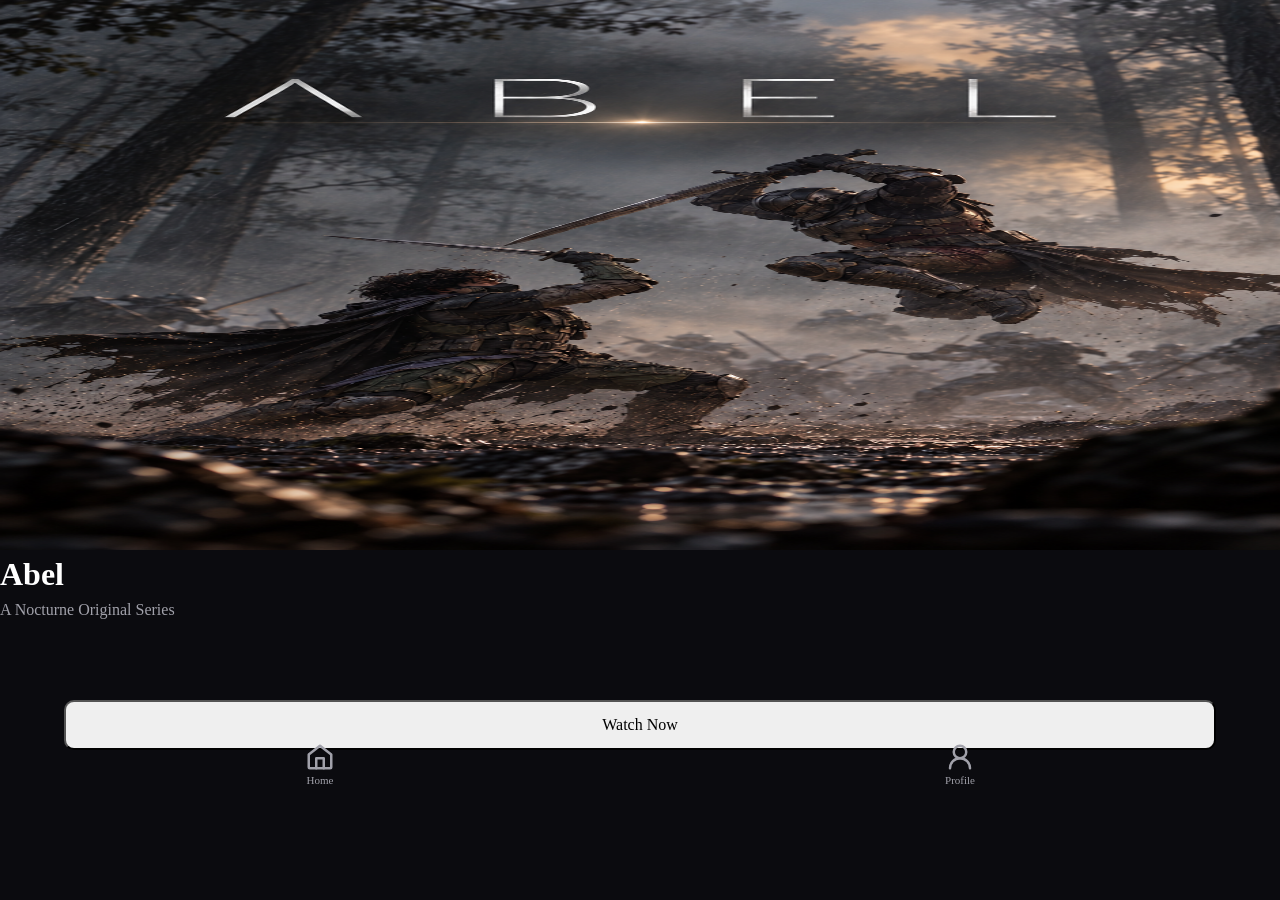
==== html/index.html @ 89193ecc "Added homepage content and styled most of it." ====
<!DOCTYPE html>
<html lang="en">
<head>
    <meta charset="UTF-8">
    <meta name="viewport" content="width=device-width, initial-scale=1.0">
    <meta name="author" content="Steven Peralta">
    <meta name="description" content="This is the Nocturne App, where you can stream shows made by other creators!">
    <link rel="stylesheet" href="/css/main.css">
    <title>Nocturne</title>
</head>
<body>
    <main>
        <img class="current-show-image" src="/img/ABEL_ Clash in the Rainstorm.png">
        <div class="title">
            <h1>Abel</h1>
            <p class="show-caption">A Nocturne Original Series</p>
        </div>

        <button class="enter-show-btn">Watch Now</button>

        <div class="menu-container">
            <div class="home">
                <img class="home-img" src="/icons/home.svg">
                <p>Home</p>
            </div>
            <div class="divider"></div>
            <div class="profile">
                <img class="profile-img" src="/icons/profile.svg">
                <p>Profile</p>
            </div>
        </div>
    </main>
</body>
</html>
---- css/main.css ----
/* RESET */

/*
  1. Use a more-intuitive box-sizing model.
*/
*, *::before, *::after {
  box-sizing: border-box;
}
/*
  2. Remove default margin
*/
* {
  margin: 0;
}
/*
  Typographic tweaks!
  3. Add accessible line-height
  4. Improve text rendering
*/
body {
  line-height: 1.5;
  -webkit-font-smoothing: antialiased;
}
/*
  5. Improve media defaults
*/
img, picture, video, canvas, svg {
  display: block;
  max-width: 100%;
}
/*
  6. Remove built-in form typography styles
*/
input, button, textarea, select {
  font: inherit;
}
/*
  7. Avoid text overflows
*/
p, h1, h2, h3, h4, h5, h6 {
  overflow-wrap: break-word;
}
/*
  8. Create a root stacking context
*/
#root, #__next {
  isolation: isolate;
}

/* RESET END */

/* BODY */

body {
    display: flex;
    max-height: 100vh;
    max-width: 100%;
    background-color: #0B0B0F
}

h1 {
    color: white;
}

p {
    color: #A1A1AA;
}

/* MAIN */

main {
    display: grid;
    grid-template-columns: 1fr;
    grid-template-rows: auto 1fr;
    height: 100vh;
    width: 100%;
}

.current-show-image {
    height: 550px;
    width: 100%;
    grid-row: 1/2;
    grid-column: 1/2;
}

.title {
    grid-row: 2/3;
    grid-column: 1/2;
    align-self: start;
}

.enter-show-btn {
    width: 90%;
    height: 50px;
    grid-row: 2/3;
    grid-column: 1/2;
    justify-self: center;
    align-self: center;
    border-radius: 10px;
}

.menu-container {
    grid-row: 2/3;
    grid-column: 1/2;
    width: 100%;
    display: grid;
    grid-template-columns: 1fr 1fr;
    grid-template-rows: 1fr;
    align-self: end;
    margin-bottom: 10%;
}

.home {
    grid-row: 1/2;
    grid-column: 1/2;
    justify-self: center;
    align-self: center;
    display: flex;
    flex-direction: column;
    text-align: center;
    height: 30px;
    width: 30px;
}

.home p {
    font-size: 11px;
}

.profile {
    grid-row: 1/2;
    grid-column: 2/3;
    justify-self: center;
    align-self: center;
    display: flex;
    flex-direction: column;
    text-align: center;
    height: 30px;
    width: 30px;
}

.profile p {
    font-size: 11px;
}
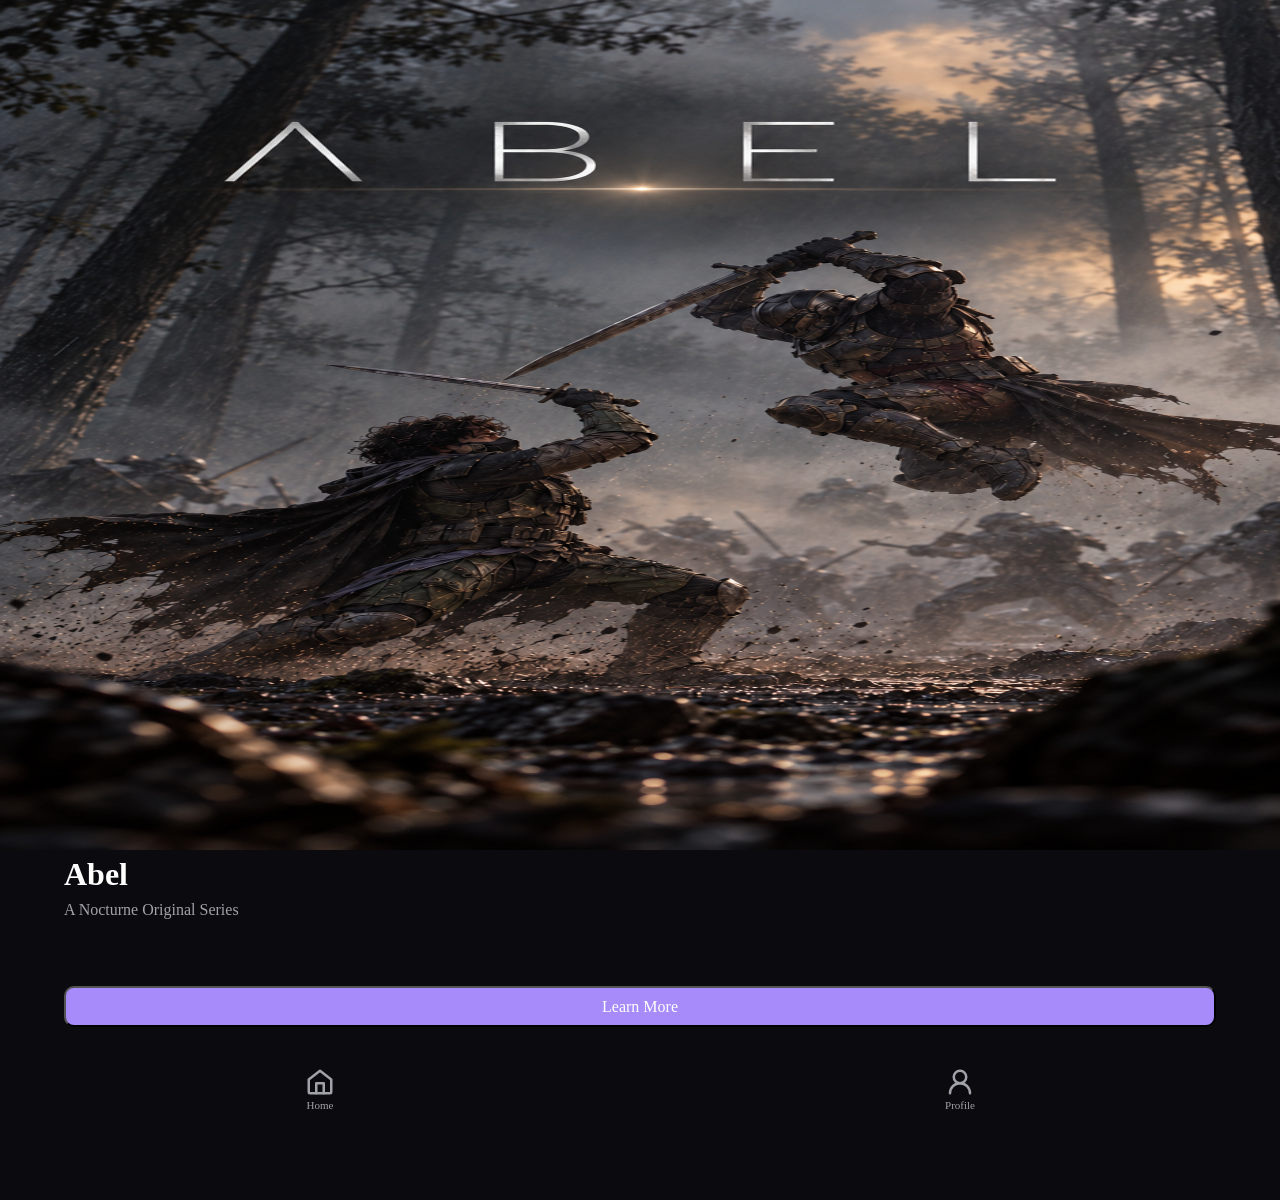
==== commit 5ecc02be: "Created section for show and styled some more." ====
--- a/html/index.html
+++ b/html/index.html
@@ -11,12 +11,14 @@
 <body>
     <main>
         <img class="current-show-image" src="/img/ABEL_ Clash in the Rainstorm.png">
-        <div class="title">
+
+        <div class="home-container">
+             <div class="title">
             <h1>Abel</h1>
             <p class="show-caption">A Nocturne Original Series</p>
         </div>
 
-        <button class="enter-show-btn">Watch Now</button>
+        <button class="enter-show-btn">Learn More</button>
 
         <div class="menu-container">
             <div class="home">
@@ -29,6 +31,8 @@
                 <p>Profile</p>
             </div>
         </div>
+        </div>
     </main>
 </body>
+<script type="module" src="/js/main.js"></script>
 </html>
--- a/css/main.css
+++ b/css/main.css
@@ -53,9 +53,9 @@
 
 body {
     display: flex;
-    max-height: 100vh;
+    min-height: 100vh;
     max-width: 100%;
-    background-color: #0B0B0F
+    background-color: #0B0B0F;
 }
 
 h1 {
@@ -71,43 +71,49 @@
 main {
     display: grid;
     grid-template-columns: 1fr;
-    grid-template-rows: auto 1fr;
-    height: 100vh;
+    grid-template-rows: auto auto;
+    min-height: 100vh;
+    height: auto;
     width: 100%;
 }
 
 .current-show-image {
-    height: 550px;
+    height: 100%;
     width: 100%;
     grid-row: 1/2;
     grid-column: 1/2;
 }
 
+.home-container {
+  grid-row: 2/3;
+  grid-column: 1/2;
+  display: flex;
+  flex-direction: column;
+  align-items: center;
+  gap: 0px;
+}
+
 .title {
-    grid-row: 2/3;
-    grid-column: 1/2;
     align-self: start;
+    width: 100%;
+    margin-bottom: 5%;
 }
 
 .enter-show-btn {
     width: 90%;
-    height: 50px;
-    grid-row: 2/3;
-    grid-column: 1/2;
-    justify-self: center;
-    align-self: center;
+    height: 120px;
     border-radius: 10px;
+    background-color: #a78bfa;
+    color: white;
 }
 
 .menu-container {
-    grid-row: 2/3;
-    grid-column: 1/2;
     width: 100%;
     display: grid;
     grid-template-columns: 1fr 1fr;
     grid-template-rows: 1fr;
     align-self: end;
-    margin-bottom: 10%;
+    height: 100%;
 }
 
 .home {
@@ -126,6 +132,14 @@
     font-size: 11px;
 }
 
+.title h1 {
+  margin-left: 5%;
+}
+
+.title p {
+  margin-left: 5%;
+}
+
 .profile {
     grid-row: 1/2;
     grid-column: 2/3;
@@ -140,4 +154,66 @@
 
 .profile p {
     font-size: 11px;
+}
+
+.episode-content-container {
+  grid-column: 1/2;
+  grid-row: 1/-1;
+  height: 100%;
+  width: 0;
+  background-color: #0B0B0F;
+  transition: width 0.3s ease;
+  z-index: 5;
+  display: grid;
+  grid-template-columns: 1fr;
+  grid-template-rows: auto;
+}
+
+.exit-episode-btn {
+  grid-row: 1/2;
+  grid-column: 1/2;
+  width: 30px;
+  height: 30px;
+  z-index: 6;
+  justify-self: end;
+}
+
+.episode-image {
+  grid-row: 1/2;
+  grid-column: 1/2;
+  width: 100%;
+  height: 250px;
+}
+
+.episodes-title {
+  color: white;
+}
+
+.episode-UL li {
+  color: white;
+}
+
+/* MEDIA QUERIES */
+
+@media (min-width: 460px) {
+  .current-show-image {
+    height: 600px;
+  }
+
+  .menu-container {
+    margin-bottom: 5%;
+  }
+}
+
+@media (min-width: 500px) {
+  .current-show-image {
+    height: 700px;
+  }
+
+}
+
+@media (min-width: 600px) {
+  .current-show-image {
+    height: 850px;
+  }
 }
